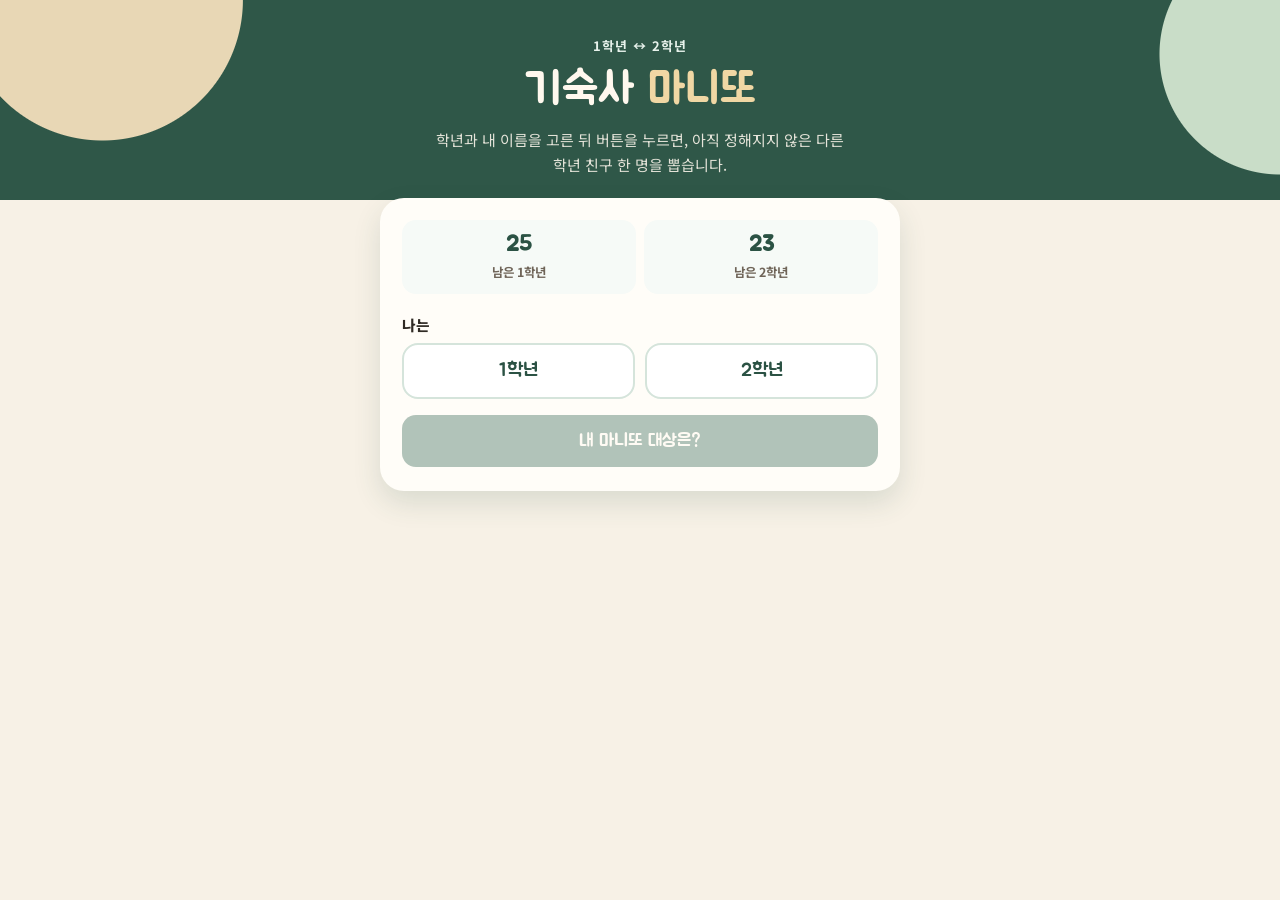
==== dorm-manitto/index.html @ 25094e4f "Publish dorm manitto draw on an ASCII GitHub Pages path. Co-authored-by: Cursor <cursoragent@cursor." ====
<!DOCTYPE html>
<html lang="ko">
  <head>
    <meta charset="UTF-8" />
    <meta name="viewport" content="width=device-width, initial-scale=1.0" />
    <title>기숙사 마니또</title>
    <link rel="preconnect" href="https://fonts.googleapis.com" />
    <link rel="preconnect" href="https://fonts.gstatic.com" crossorigin />
    <link
      href="https://fonts.googleapis.com/css2?family=Jua&family=Noto+Sans+KR:wght@400;500;700;800&display=swap"
      rel="stylesheet"
    />
    <link rel="stylesheet" href="style.css" />
  </head>
  <body>
    <div class="bg-deco" aria-hidden="true"></div>
    <div class="app">
      <header class="hero">
        <p class="eyebrow">1학년 ↔ 2학년</p>
        <h1>기숙사 <span>마니또</span></h1>
        <p class="lead">
          학년과 내 이름을 고른 뒤 버튼을 누르면, 아직 정해지지 않은 다른 학년 친구 한 명을 뽑습니다.
        </p>
      </header>

      <section class="card" id="formCard">
        <div class="stats" id="stats"></div>

        <div class="field">
          <p class="field-label">나는</p>
          <div class="grade-row" role="group" aria-label="학년 선택">
            <button type="button" class="grade-btn" data-grade="1" id="grade1Btn">1학년</button>
            <button type="button" class="grade-btn" data-grade="2" id="grade2Btn">2학년</button>
          </div>
        </div>

        <div class="field hidden" id="nameField">
          <label class="field-label" for="nameSelect">내 이름 (학번)</label>
          <select id="nameSelect">
            <option value="">이름을 선택하세요</option>
          </select>
        </div>

        <p class="error" id="formError" hidden></p>
        <button type="button" class="btn btn-main" id="drawBtn" disabled>내 마니또 대상은?</button>
      </section>

      <section class="card result-card hidden" id="resultCard">
        <p class="result-kicker" id="resultKicker">나의 마니또 대상</p>
        <p class="result-name" id="resultName"></p>
        <p class="result-id" id="resultId"></p>
        <p class="result-note" id="resultNote"></p>
        <button type="button" class="btn btn-main" id="nextBtn">화면 가리고 다음 친구</button>
      </section>

      <p class="reset-wrap hidden" id="resetWrap">
        <button type="button" class="reset-btn" id="resetBtn">모든 추첨 초기화</button>
      </p>
    </div>
    <script src="app.js"></script>
  </body>
</html>
---- dorm-manitto/style.css ----
:root {
  --cream: #f7f1e6;
  --ink: #2f2a24;
  --muted: #6f6458;
  --sage: #3d6b5a;
  --sage-deep: #2b5244;
  --coral: #c45c4a;
  --card: #fffdf8;
  --shadow: 0 12px 28px rgba(43, 82, 68, 0.14);
  --font-display: "Jua", "Noto Sans KR", sans-serif;
  --font-body: "Noto Sans KR", "Apple SD Gothic Neo", sans-serif;
}

* {
  box-sizing: border-box;
}

body {
  margin: 0;
  min-height: 100vh;
  font-family: var(--font-body);
  color: var(--ink);
  background:
    radial-gradient(circle at 8% 0%, #e8d7b5 0 140px, transparent 141px),
    radial-gradient(circle at 100% 6%, #c9ddc8 0 120px, transparent 121px),
    linear-gradient(180deg, #2f5748 0 200px, var(--cream) 200px 100%);
}

.bg-deco {
  pointer-events: none;
  position: fixed;
  inset: 0;
}

.app {
  width: min(520px, calc(100% - 32px));
  margin: 0 auto;
  padding: 36px 0 64px;
  position: relative;
  z-index: 1;
}

.hero {
  color: #fff8ee;
  margin-bottom: 20px;
  text-align: center;
}

.eyebrow {
  margin: 0 0 8px;
  font-size: 13px;
  letter-spacing: 0.08em;
  font-weight: 700;
  color: #e8f3ec;
}

h1 {
  font-family: var(--font-display);
  font-size: clamp(32px, 8vw, 44px);
  font-weight: 400;
  margin: 0 0 10px;
}

h1 span {
  color: #f0d7a4;
}

.lead {
  margin: 0 auto;
  max-width: 420px;
  line-height: 1.65;
  color: rgba(255, 248, 238, 0.88);
  font-size: 15px;
}

.card {
  background: var(--card);
  border-radius: 24px;
  padding: 22px 22px 24px;
  margin-bottom: 16px;
  box-shadow: var(--shadow);
}

.hidden {
  display: none !important;
}

.stats {
  display: grid;
  grid-template-columns: 1fr 1fr;
  gap: 8px;
  margin-bottom: 20px;
}

.stat {
  background: #f6faf7;
  border-radius: 14px;
  padding: 12px 10px;
  text-align: center;
}

.stat b {
  display: block;
  font-family: var(--font-display);
  font-size: 1.35rem;
  color: var(--sage-deep);
}

.stat span {
  font-size: 0.78rem;
  color: var(--muted);
  font-weight: 700;
}

.field {
  margin-bottom: 16px;
}

.field-label {
  display: block;
  margin: 0 0 8px;
  font-weight: 800;
  font-size: 0.92rem;
}

.grade-row {
  display: grid;
  grid-template-columns: 1fr 1fr;
  gap: 10px;
}

.grade-btn {
  height: 56px;
  border: 2px solid #d5e4db;
  border-radius: 16px;
  background: #fff;
  font-family: var(--font-display);
  font-size: 1.2rem;
  color: var(--sage-deep);
  cursor: pointer;
}

.grade-btn.selected {
  background: var(--sage);
  border-color: var(--sage);
  color: #fff8ee;
}

select {
  width: 100%;
  height: 52px;
  border-radius: 14px;
  border: 1px solid #d7cbb8;
  padding: 0 14px;
  font-family: inherit;
  font-size: 1rem;
  background: #fff;
}

.error {
  margin: 0 0 12px;
  color: var(--coral);
  font-weight: 700;
  font-size: 0.9rem;
  line-height: 1.5;
}

.btn {
  border: 0;
  border-radius: 14px;
  font-family: var(--font-display);
  font-size: 1.15rem;
  padding: 14px 20px;
  cursor: pointer;
  width: 100%;
}

.btn:disabled {
  opacity: 0.4;
  cursor: not-allowed;
}

.btn-main {
  background: var(--sage);
  color: #fff8ee;
}

.btn-main:hover:not(:disabled) {
  background: var(--sage-deep);
}

.result-card {
  text-align: center;
  padding: 28px 22px;
}

.result-kicker {
  margin: 0 0 8px;
  font-weight: 800;
  color: var(--sage);
  font-size: 0.9rem;
}

.result-name {
  margin: 0;
  font-family: var(--font-display);
  font-size: clamp(2rem, 8vw, 2.6rem);
  color: var(--sage-deep);
}

.result-id {
  margin: 6px 0 14px;
  font-size: 1.05rem;
  color: var(--muted);
  font-weight: 700;
}

.result-note {
  margin: 0 0 18px;
  font-size: 0.88rem;
  color: var(--muted);
  line-height: 1.5;
}

.result-card.blocked .result-name {
  font-size: 1.35rem;
  color: var(--coral);
}

.reset-wrap {
  text-align: center;
  margin: 8px 0 0;
}

.reset-btn {
  border: 0;
  background: transparent;
  color: #8a7d70;
  font-size: 0.8rem;
  text-decoration: underline;
  cursor: pointer;
  font-family: inherit;
}
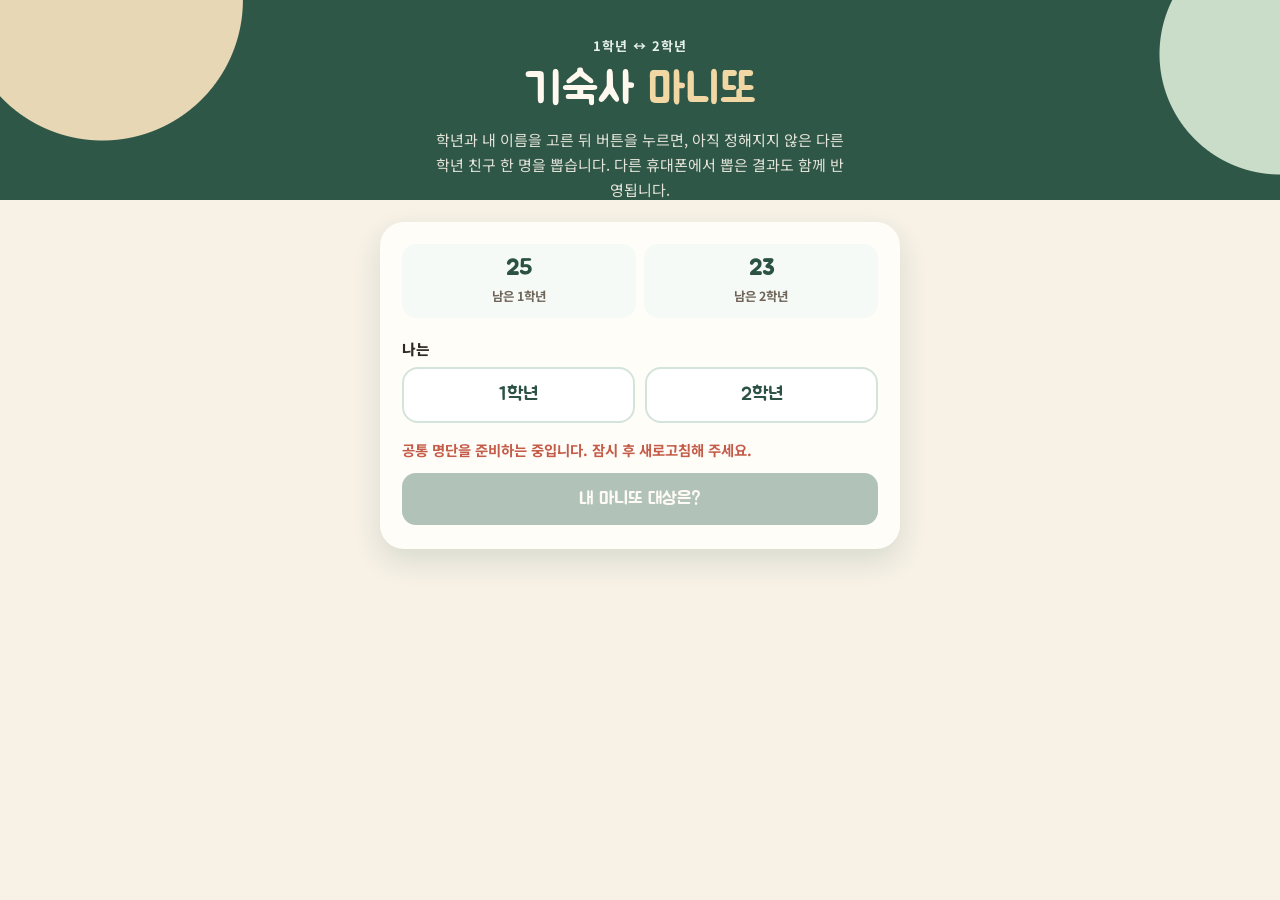
==== commit fca38acd: "Share manitto draws across phones with a common store. Co-authored-by: Cursor <cursoragent@cursor.co" ====
--- a/dorm-manitto/index.html
+++ b/dorm-manitto/index.html
@@ -20,6 +20,7 @@
         <h1>기숙사 <span>마니또</span></h1>
         <p class="lead">
           학년과 내 이름을 고른 뒤 버튼을 누르면, 아직 정해지지 않은 다른 학년 친구 한 명을 뽑습니다.
+          다른 휴대폰에서 뽑은 결과도 함께 반영됩니다.
         </p>
       </header>
 
@@ -57,6 +58,7 @@
         <button type="button" class="reset-btn" id="resetBtn">모든 추첨 초기화</button>
       </p>
     </div>
+    <script src="store-config.js"></script>
     <script src="app.js"></script>
   </body>
 </html>
